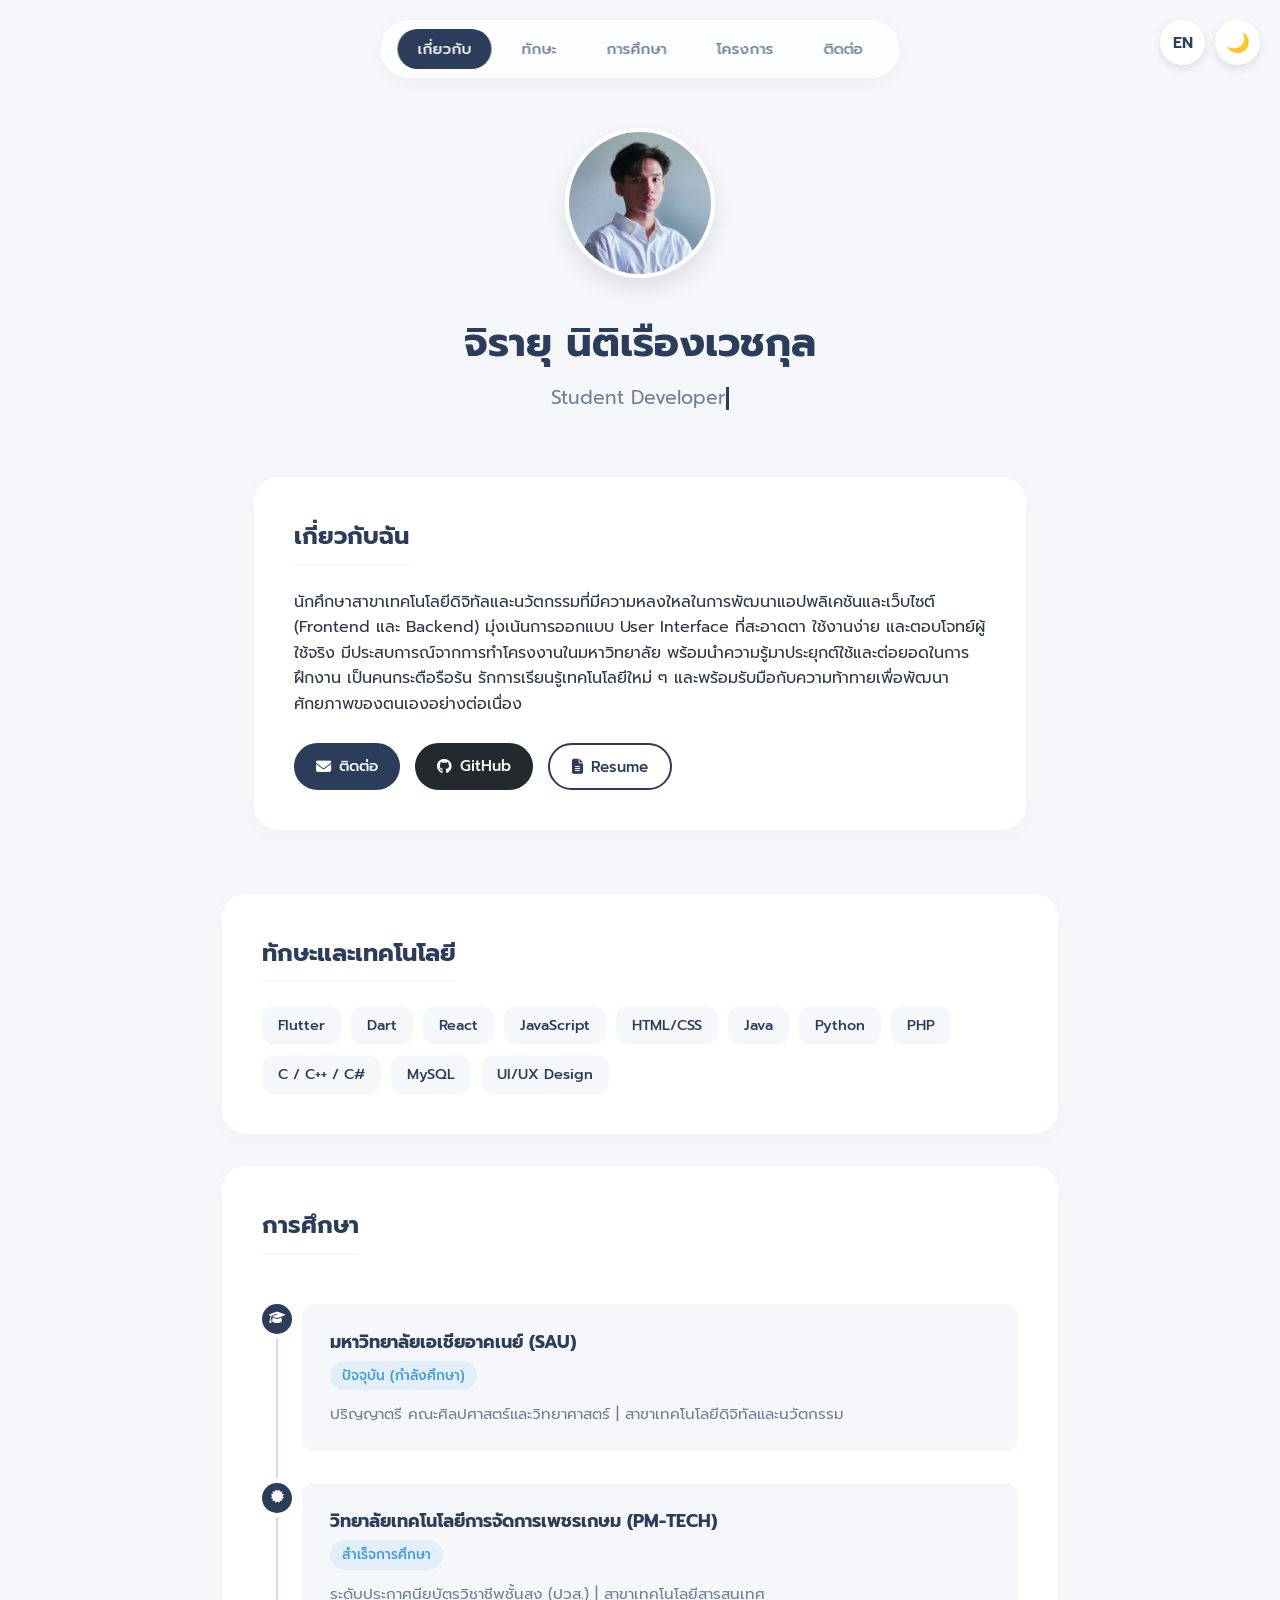
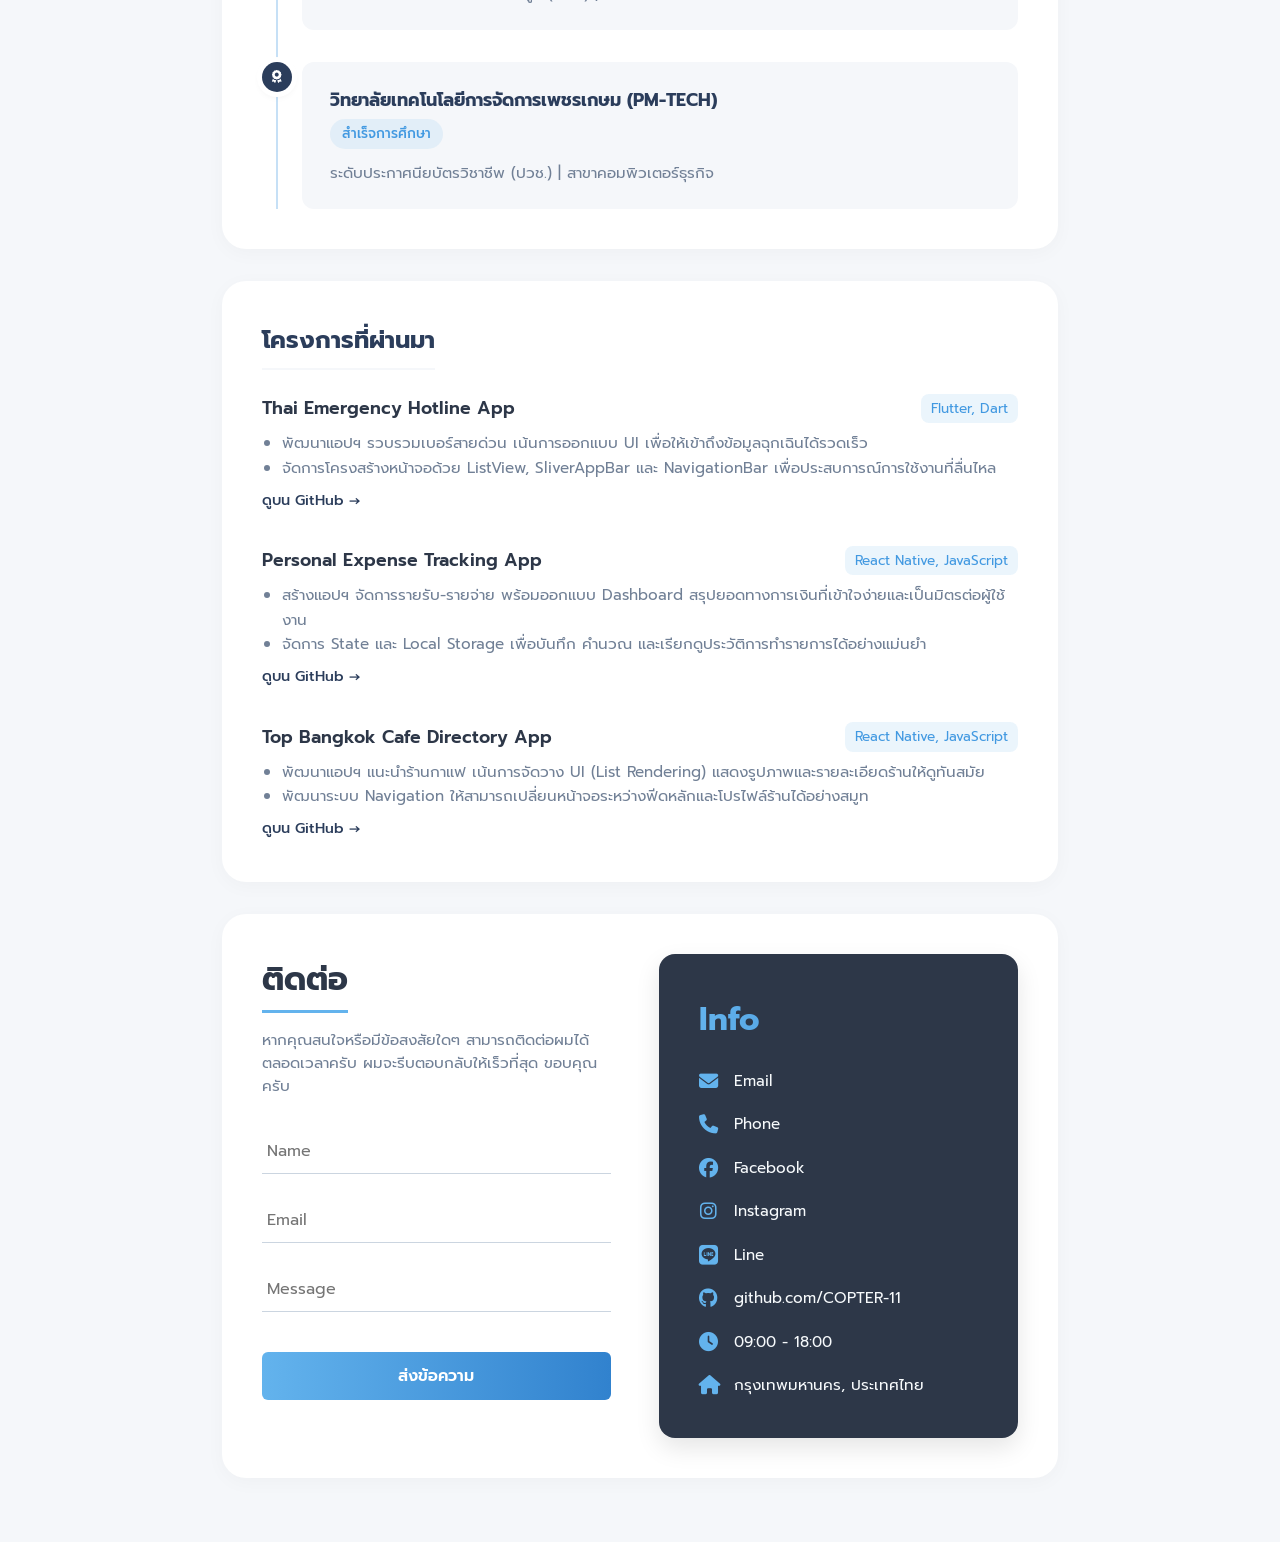
==== index-learning.html @ 72a9cf65 "commit V02 แยกไฟล์และเพิ่มอธิบาย" ====
<!doctype html>
<html lang="th">
  <head>
    <meta charset="UTF-8" /> <meta name="viewport" content="width=device-width, initial-scale=1.0" /> <title>Jirayu Nitiruangwetchakul - Portfolio</title> <link href="https://fonts.googleapis.com/css2?family=Prompt:wght@300;400;500;600&display=swap" rel="stylesheet" />
    
    <link rel="stylesheet" href="https://cdnjs.cloudflare.com/ajax/libs/font-awesome/6.4.0/css/all.min.css" />
    
    <style>
      /* 1. ตัวแปรสี (CSS Variables) - ข้อดีคือถ้าอยากเปลี่ยนธีมเว็บ เปลี่ยนแค่ตรงนี้จุดเดียวจบ */
      :root {
        --primary-color: #2b3d5b; /* สีหลัก (กรมท่า) */
        --bg-color: #f5f7fa;      /* สีพื้นหลังเว็บ (เทาอ่อนสบายตา) */
        --card-bg: #ffffff;       /* สีพื้นหลังของกล่องเนื้อหา (ขาว) */
        --text-dark: #2d3748;     /* สีตัวอักษรหลัก (เทาเข้ม) */
        --text-light: #718096;    /* สีตัวอักษรรอง (เทาอ่อนลงมา) */
        --accent-color: #4299e1;  /* สีไฮไลต์ (ฟ้า) */
        --border-radius: 24px;    /* ความโค้งมนของมุมกล่อง */
      }

      /* 2. ล้างค่าพื้นฐาน (Reset) */
      * {
        margin: 0;
        padding: 0;
        box-sizing: border-box; /* คำนวณขนาดกล่องรวมขอบไปด้วย ไม่ให้หน้าเว็บล้น */
        font-family: "Prompt", sans-serif; /* บังคับให้ข้อความทั้งหมดใช้ฟอนต์ Prompt */
      }

      body {
        background-color: var(--bg-color);
        color: var(--text-dark);
        line-height: 1.6; /* ระยะห่างระหว่างบรรทัดเพื่อให้อ่านง่าย */
      }

      /* จัดกล่องเนื้อหาให้อยู่ตรงกลาง และมีความกว้างไม่เกิน 900px */
      .container {
        max-width: 900px;
        margin: 0 auto; 
        padding: 2rem;
      }

      /* 3. 🌙 โหมดมืด (Dark Mode) - เมื่อ body มีคลาสนี้ จะสลับสีตัวแปรให้เป็นโทนสว่างบนพื้นดำ */
      body.dark-mode {
        --primary-color: #90cdf4;
        --bg-color: #1a202c;
        --card-bg: #2d3748;
        --text-dark: #f7fafc;
        --text-light: #a0aec0;
      }

      /* 4. ส่วนหัวเว็บ (Hero Section) */
      .hero {
        text-align: center;
        padding: 4rem 0;
      }
      .profile-img {
        width: 150px;
        height: 150px;
        border-radius: 50%; /* ตัดรูปเป็นวงกลม */
        object-fit: cover;
        border: 4px solid #fff;
        box-shadow: 0 10px 25px rgba(0, 0, 0, 0.1);
        margin-bottom: 1.5rem;
      }
      .hero h1 {
        font-size: 2.5rem;
        color: var(--primary-color);
        margin-bottom: 0.5rem;
      }
      .hero h2 {
        font-size: 1.2rem;
        color: var(--text-light);
        font-weight: 400;
      }

      /* 5. กล่องเนื้อหาทั่วไป (Card) */
      .section-card {
        background-color: var(--card-bg);
        border-radius: var(--border-radius);
        padding: 2.5rem;
        margin-bottom: 2rem;
        box-shadow: 0 4px 20px rgba(0, 0, 0, 0.03);
        transition: transform 0.3s ease; /* เตรียมไว้สำหรับทำแอนิเมชันลอยขึ้น */
      }
      .section-card:hover {
        transform: translateY(-5px); /* เมื่อเอาเมาส์ชี้ ให้กล่องขยับขึ้น 5px */
      }
      .section-title {
        font-size: 1.5rem;
        color: var(--primary-color);
        margin-bottom: 1.5rem;
        border-bottom: 2px solid var(--bg-color);
        padding-bottom: 0.5rem;
        display: inline-block;
      }

      /* 6. ป้ายบอกทักษะ (Skill Tags) */
      .skills-container {
        display: flex; /* จัดเรียงแบบยืดหยุ่น */
        flex-wrap: wrap; /* ถ้าล้นบรรทัดให้ปัดลงมา */
        gap: 10px; /* ระยะห่างระหว่างป้าย */
      }
      .skill-tag {
        background-color: var(--bg-color);
        color: var(--primary-color);
        padding: 8px 16px;
        border-radius: 12px;
        font-size: 0.9rem;
        font-weight: 500;
        transition: all 0.3s ease;
      }
      .skill-tag:hover {
        background-color: var(--primary-color);
        color: #fff;
        transform: translateY(-3px);
        box-shadow: 0 4px 10px rgba(0, 0, 0, 0.15);
      }

      /* 7. กล่องรายการโปรเจกต์ (Projects) */
      .project-item { margin-bottom: 2rem; }
      .project-item:last-child { margin-bottom: 0; }
      .project-header {
        display: flex;
        justify-content: space-between; /* ดันชื่อโปรเจกต์กับภาษาที่ใช้ ให้อยู่คนละฝั่ง */
        align-items: center;
        margin-bottom: 0.5rem;
      }
      .project-title { font-weight: 600; font-size: 1.1rem; }
      .project-tech {
        font-size: 0.85rem;
        color: var(--accent-color);
        background: rgba(66, 153, 225, 0.1);
        padding: 4px 10px;
        border-radius: 8px;
      }
      .project-desc {
        color: var(--text-light);
        font-size: 0.95rem;
        margin-bottom: 0.5rem;
      }
      .project-link {
        color: var(--primary-color);
        text-decoration: none;
        font-size: 0.9rem;
        font-weight: 500;
      }
      .project-link:hover { text-decoration: underline; }

      /* 8. ระบบติดต่อ (Contact Section) แบบฟอร์มซ้าย-ขวา */
      .contact-container {
        display: flex;
        flex-wrap: wrap;
        gap: 3rem;
        justify-content: space-between;
      }
      .contact-form-side { flex: 1; min-width: 300px; }
      .contact-heading {
        font-size: 2rem;
        margin-bottom: 1rem;
        display: inline-block;
        border-bottom: 3px solid #63b3ed;
        padding-bottom: 5px;
      }
      .contact-desc {
        color: var(--text-light);
        font-size: 0.95rem;
        margin-bottom: 2rem;
        line-height: 1.5;
      }
      
      /* สไตล์ช่องกรอกข้อมูล (มีแค่ขีดเส้นใต้) */
      .contact-form { display: flex; flex-direction: column; gap: 1.5rem; }
      .contact-form input {
        background: transparent;
        border: none;
        border-bottom: 1px solid #cbd5e0;
        padding: 10px 5px;
        font-size: 1rem;
        color: var(--text-dark);
        font-family: "Prompt", sans-serif;
        transition: all 0.3s ease;
        outline: none;
      }
      .contact-form input:focus { border-bottom: 2px solid #4299e1; } /* ตอนพิมพ์ให้เส้นสีฟ้า */
      body.dark-mode .contact-form input {
        border-bottom: 1px solid #4a5568;
        color: #f7fafc;
      }
      
      /* ปุ่มส่งข้อความ */
      .btn-send {
        background: linear-gradient(to right, #63b3ed, #3182ce); /* ไล่สี Gradient */
        color: white;
        border: none;
        padding: 12px;
        border-radius: 6px;
        font-size: 1rem;
        font-weight: 600;
        cursor: pointer;
        margin-top: 1rem;
        transition: transform 0.3s, box-shadow 0.3s;
      }
      .btn-send:hover {
        transform: translateY(-2px);
        box-shadow: 0 4px 15px rgba(49, 130, 206, 0.4);
      }

      /* กล่อง Info ด้านขวา */
      .contact-info-side {
        flex: 0.8;
        min-width: 250px;
        background-color: #2d3748; /* พื้นหลังสีเทาเข้ม */
        padding: 2.5rem;
        border-radius: 16px;
        color: #f7fafc;
        box-shadow: 0 10px 25px rgba(0, 0, 0, 0.1);
      }
      .info-heading {
        font-size: 2rem;
        margin-bottom: 1.5rem;
        background: linear-gradient(to right, #63b3ed, #3182ce);
        -webkit-background-clip: text; /* ทำให้ตัวอักษรเป็นสี Gradient */
        -webkit-text-fill-color: transparent;
      }
      .info-list {
        list-style: none;
        padding: 0;
        display: flex;
        flex-direction: column;
        gap: 1.2rem;
      }
      .info-list li {
        display: flex;
        align-items: center;
        gap: 15px;
        font-size: 0.95rem;
      }
      .info-icon {
        font-size: 1.2rem;
        color: #63b3ed;
        width: 20px;
        text-align: center;
      }
      .info-list a {
        color: #f7fafc;
        text-decoration: none;
        transition: color 0.3s;
      }
      .info-list a:hover { color: #63b3ed; }

      /* 9. ระบบเส้นเวลา (Timeline - Education) */
      .timeline {
        position: relative;
        padding-left: 40px; /* เว้นที่ทางซ้ายให้เส้นและไอคอน */
        margin-top: 25px;
      }
      /* เส้นตรงยาว */
      .timeline::before {
        content: "";
        position: absolute;
        left: 14px;
        top: 0;
        bottom: 0;
        width: 2px;
        background-color: rgba(66, 153, 225, 0.3);
      }
      .timeline-item { position: relative; margin-bottom: 2rem; }
      .timeline-item:last-child { margin-bottom: 0; }
      /* จุดกลมๆ ใส่ไอคอน */
      .timeline-dot {
        position: absolute;
        left: -40px;
        top: 0;
        width: 30px;
        height: 30px;
        background-color: var(--primary-color);
        color: white;
        border-radius: 50%;
        display: flex;
        justify-content: center;
        align-items: center;
        font-size: 0.8rem;
        box-shadow: 0 0 0 5px var(--card-bg), 0 3px 8px rgba(0, 0, 0, 0.1);
        transition: all 0.3s ease;
        z-index: 1; /* ให้อยู่ทับบนเส้นตรง */
      }
      .timeline-content {
        background: var(--bg-color);
        padding: 1.5rem;
        border-radius: 12px;
        transition: all 0.3s ease;
        border-left: 4px solid transparent;
      }
      /* ลูกเล่นตอนเอาเมาส์ชี้ Timeline */
      .timeline-item:hover .timeline-dot {
        transform: scale(1.2) rotate(360deg); /* ขยายและหมุนไอคอน */
        background-color: var(--accent-color);
      }
      .timeline-item:hover .timeline-content {
        transform: translateX(8px); /* ขยับกล่องไปทางขวา */
        box-shadow: 0 8px 25px rgba(0, 0, 0, 0.06);
        border-left: 4px solid var(--accent-color); /* โชว์แถบสีซ้ายมือ */
      }
      .timeline-content h4 {
        color: var(--primary-color);
        margin-bottom: 5px;
        font-size: 1.1rem;
      }
      .timeline-date {
        color: var(--accent-color);
        font-size: 0.85rem;
        font-weight: 500;
        margin-bottom: 12px;
        display: inline-block;
        background: rgba(66, 153, 225, 0.1);
        padding: 4px 12px;
        border-radius: 20px;
      }
      .timeline-content p:last-child {
        color: var(--text-light);
        font-size: 0.95rem;
        margin: 0;
      }
      body.dark-mode .timeline-dot {
        box-shadow: 0 0 0 5px var(--card-bg), 0 3px 8px rgba(0, 0, 0, 0.5);
      }

      /* 10. สไตล์กลุ่มปุ่มกด (เช่น ปุ่มติดต่อ, GitHub) */
      .action-buttons {
        display: flex; gap: 15px; margin-top: 25px; flex-wrap: wrap;
      }
      .btn {
        padding: 10px 22px;
        border-radius: 25px;
        text-decoration: none;
        font-weight: 500;
        font-size: 0.95rem;
        display: inline-flex; align-items: center; gap: 8px;
        cursor: pointer;
        transition: all 0.3s ease;
        border: none;
        font-family: "Prompt", sans-serif;
      }
      .btn-primary { background-color: var(--primary-color); color: #ffffff; }
      .btn-primary:hover { transform: translateY(-3px); box-shadow: 0 6px 15px rgba(0, 0, 0, 0.15); }
      .btn-secondary { background-color: #24292e; color: #ffffff; }
      .btn-secondary:hover { transform: translateY(-3px); box-shadow: 0 6px 15px rgba(36, 41, 46, 0.3); }
      .btn-outline {
        background-color: transparent;
        color: var(--primary-color);
        border: 2px solid var(--primary-color);
      }
      .btn-outline:hover {
        background-color: var(--primary-color);
        color: #ffffff;
        transform: translateY(-3px);
      }
      body.dark-mode .btn-secondary { background-color: #ffffff; color: #24292e; }

      /* 11. Modal (ป๊อปอัพโชว์รูป Resume) */
      .modal {
        display: none; /* ซ่อนไว้ก่อน จะโชว์เมื่อใช้ JS สั่ง */
        position: fixed;
        z-index: 9999;
        padding-top: 5vh;
        left: 0; top: 0; width: 100%; height: 100%;
        -webkit-backdrop-filter: blur(5px);
        backdrop-filter: blur(5px); /* พื้นหลังเบลอ */
        overflow: auto;
      }
      .modal-content {
        margin: auto;
        display: block;
        max-width: 90%;
        max-height: 90vh;
        border-radius: 12px;
        box-shadow: 0 10px 30px rgba(0, 0, 0, 0.5);
        animation: zoomIn 0.3s ease;
        cursor: zoom-in; /* เมาส์เป็นรูปแว่นขยาย */
        transition: all 0.3s ease;
      }
      .modal-content.zoomed {
        max-width: 150%; /* ขยายรูปเมื่อคลิก */
        max-height: none;
        cursor: zoom-out;
        margin-bottom: 50px;
      }
      @keyframes zoomIn {
        from { transform: scale(0.9); opacity: 0; }
        to { transform: scale(1); opacity: 1; }
      }
      .close-modal {
        position: absolute;
        top: 20px; right: 35px;
        color: #f1f1f1;
        font-size: 40px;
        font-weight: bold;
        cursor: pointer;
        transition: 0.3s;
      }
      .close-modal:hover { color: var(--accent-color); }

      /* 12. เลื่อนหน้าจอแบบนุ่มนวล */
      html { scroll-behavior: smooth; }

      /* 13. แถบเมนูด้านบน (Tab Bar) */
      .nav-bar {
        position: fixed;
        top: 20px;
        left: 50%;
        transform: translateX(-50%); /* วางตรงกลาง */
        background: rgba(255, 255, 255, 0.7);
        backdrop-filter: blur(15px);
        -webkit-backdrop-filter: blur(15px); /* เบลอพื้นหลังหลังเมนู */
        padding: 8px 16px;
        border-radius: 50px;
        display: flex; gap: 10px;
        box-shadow: 0 4px 20px rgba(0, 0, 0, 0.05);
        z-index: 1000;
        border: 1px solid rgba(255, 255, 255, 0.5);
      }
      body.dark-mode .nav-bar {
        background: rgba(45, 55, 72, 0.7);
        border: 1px solid rgba(255, 255, 255, 0.1);
      }
      .nav-link {
        text-decoration: none;
        color: var(--text-light);
        font-weight: 500;
        font-size: 0.95rem;
        padding: 8px 20px;
        border-radius: 30px;
        transition: all 0.3s ease;
      }
      .nav-link:hover, .nav-link.active {
        background: var(--primary-color);
        color: #ffffff;
      }
      body.dark-mode .nav-link.active { color: #1a202c; }

      /* 14. ปุ่มลอยมุมจอ (สลับภาษา และ โหมดมืด) */
      .lang-toggle {
        position: fixed; top: 20px; right: 75px;
        background: var(--card-bg);
        color: var(--primary-color);
        border: none; border-radius: 50%;
        width: 45px; height: 45px;
        font-size: 1rem; font-weight: 600;
        cursor: pointer;
        box-shadow: 0 4px 10px rgba(0, 0, 0, 0.1);
        transition: transform 0.3s ease;
        z-index: 1000;
        font-family: "Prompt", sans-serif;
      }
      .lang-toggle:hover { transform: scale(1.1); }
      body.dark-mode .lang-toggle { color: var(--text-dark); }

      .theme-toggle {
        position: fixed; top: 20px; right: 20px;
        background: var(--card-bg);
        color: var(--text-dark);
        border: none; border-radius: 50%;
        width: 45px; height: 45px;
        font-size: 1.2rem; cursor: pointer;
        box-shadow: 0 4px 10px rgba(0, 0, 0, 0.1);
        transition: transform 0.3s ease;
        z-index: 1000;
      }
      .theme-toggle:hover { transform: scale(1.1); }

      /* 15. แอนิเมชันลอยขึ้นเวลาไถจอ (Scroll Reveal) */
      .reveal {
        opacity: 0;
        transform: translateY(40px); /* เริ่มต้นให้จมลงไปก่อน */
        transition: all 0.8s ease-out;
      }
      .reveal.active {
        opacity: 1;
        transform: translateY(0); /* ดันกลับขึ้นมาที่เดิม */
      }

      /* 16. เคอร์เซอร์กะพริบสำหรับพิมพ์ดีด */
      .typing-cursor {
        display: inline-block;
        width: 3px; height: 1.2em;
        background-color: var(--primary-color);
        vertical-align: middle;
        animation: blink 0.8s step-end infinite;
      }
      @keyframes blink { 50% { opacity: 0; } }

      /* 17. ซ่อนภาษาตามคลาสของ Body (ระบบ Bilingual 2 ภาษา) */
      body.lang-th .text-en { display: none !important; }
      body.lang-en .text-th { display: none !important; }

      /* 18. แจ้งเตือนการส่งฟอร์ม (Success/Error Alerts) */
      .form-alert {
        font-weight: 500; margin-bottom: 15px; padding: 10px;
        border-radius: 8px; display: none;
      }
      .form-success { color: #48bb78; background: rgba(72, 187, 120, 0.1); }
      .form-error { color: #f56565; }

      /* 19. Responsive มือถือ/แท็บเล็ต */
      @media (max-width: 768px) {
        .contact-container { flex-direction: column; gap: 2rem; }
      }
      @media (max-width: 600px) {
        .container { padding: 1rem; }
        .section-card { padding: 1.5rem; }
        .project-header { flex-direction: column; align-items: flex-start; gap: 5px; }
        .nav-bar {
          top: auto; bottom: 20px; /* ย้ายเมนูลงล่างสำหรับมือถือ */
          width: 90%; justify-content: space-around;
          padding: 10px; border-radius: 20px;
        }
        .nav-link { font-size: 0.85rem; padding: 8px 12px; }
      }
    </style>
  </head>
  <body>
    <nav class="nav-bar">
      <a href="#about" class="nav-link active">
        <span class="text-th">เกี่ยวกับ</span><span class="text-en">About</span>
      </a>
      <a href="#skills" class="nav-link">
        <span class="text-th">ทักษะ</span><span class="text-en">Skills</span>
      </a>
      <a href="#education" class="nav-link">
        <span class="text-th">การศึกษา</span><span class="text-en">Education</span>
      </a>
      <a href="#projects" class="nav-link">
        <span class="text-th">โครงการ</span><span class="text-en">Projects</span>
      </a>
      <a href="#contact" class="nav-link">
        <span class="text-th">ติดต่อ</span><span class="text-en">Contact</span>
      </a>
    </nav>

    <div class="container">
      <div class="container" id="about">
        <header class="hero">
          <img src="profile.jpg" alt="Jirayu Profile" class="profile-img" />
          <h1>
            <span class="text-th">จิรายุ นิติเรืองเวชกุล</span>
            <span class="text-en">Jirayu Nitiruangwetchakul</span>
          </h1>
          <h2>
            <span id="typewriter"></span><span class="typing-cursor"></span>
          </h2>
        </header>
        <section class="section-card reveal">
          <h3 class="section-title">
            <span class="text-th">เกี่ยวกับฉัน</span><span class="text-en">About</span>
          </h3>
          <p>
            <span class="text-th"
              >นักศึกษาสาขาเทคโนโลยีดิจิทัลและนวัตกรรมที่มีความหลงใหลในการพัฒนาแอปพลิเคชันและเว็บไซต์
              (Frontend และ Backend) มุ่งเน้นการออกแบบ User Interface ที่สะอาดตา
              ใช้งานง่าย และตอบโจทย์ผู้ใช้จริง มีประสบการณ์จากการทําโครงงานในมหาวิทยาลัย
              พร้อมนําความรู้มาประยุกต์ใช้และต่อยอดในการฝึกงาน เป็นคนกระตือรือร้น รักการเรียนรู้เทคโนโลยีใหม่ ๆ
              และพร้อมรับมือกับความท้าทายเพื่อพัฒนาศักยภาพของตนเองอย่างต่อเนื่อง</span
            >
            <span class="text-en"
              >A Digital Technology and Innovation student passionate about web
              and mobile application development (Frontend & Backend). I focus
              on designing clean, minimalist, and user-friendly interfaces. With
              hands-on experience from university projects, I am eager to apply
              my skills in a professional internship. I am highly motivated,
              love exploring new IT technologies, and am ready to embrace
              challenges for continuous growth.</span
            >
          </p>
          <div class="action-buttons">
            <a href="#contact" class="btn btn-primary">
              <i class="fa-solid fa-envelope"></i>
              <span class="text-th">ติดต่อ</span><span class="text-en">Contact</span>
            </a>
            <a href="https://github.com/COPTER-11" target="_blank" rel="noopener noreferrer" class="btn btn-secondary">
              <i class="fa-brands fa-github"></i> GitHub
            </a>
            <button onclick="openResume()" class="btn btn-outline">
              <i class="fa-solid fa-file-lines"></i> Resume
            </button>
          </div>
        </section>
      </div>

      <section class="section-card reveal" id="skills">
        <h3 class="section-title">
          <span class="text-th">ทักษะและเทคโนโลยี</span><span class="text-en">Skills & Technologies</span>
        </h3>
        <div class="skills-container">
          <span class="skill-tag">Flutter</span>
          <span class="skill-tag">Dart</span>
          <span class="skill-tag">React</span>
          <span class="skill-tag">JavaScript</span>
          <span class="skill-tag">HTML/CSS</span>
          <span class="skill-tag">Java</span>
          <span class="skill-tag">Python</span>
          <span class="skill-tag">PHP</span>
          <span class="skill-tag">C / C++ / C#</span>
          <span class="skill-tag">MySQL</span>
          <span class="skill-tag">UI/UX Design</span>
        </div>
      </section>

      <section class="section-card reveal" id="education">
        <h3 class="section-title">
          <span class="text-th">การศึกษา</span><span class="text-en">Education</span>
        </h3>
        <div class="timeline">
          <div class="timeline-item">
            <div class="timeline-dot"><i class="fa-solid fa-graduation-cap"></i></div>
            <div class="timeline-content">
              <h4>
                <span class="text-th">มหาวิทยาลัยเอเชียอาคเนย์ (SAU)</span>
                <span class="text-en">Southeast Asia University (SAU)</span>
              </h4>
              <span class="timeline-date">
                <span class="text-th">ปัจจุบัน (กำลังศึกษา)</span><span class="text-en">Currently studying</span>
              </span>
              <p>
                <span class="text-th">ปริญญาตรี คณะศิลปศาสตร์และวิทยาศาสตร์ | สาขาเทคโนโลยีดิจิทัลและนวัตกรรม</span>
                <span class="text-en">Bachelor's Degree, Faculty of Arts and Sciences | Major in Digital Technology and Innovation</span>
              </p>
            </div>
          </div>
          <div class="timeline-item">
            <div class="timeline-dot"><i class="fa-solid fa-certificate"></i></div>
            <div class="timeline-content">
              <h4>
                <span class="text-th">วิทยาลัยเทคโนโลยีการจัดการเพชรเกษม (PM-TECH)</span>
                <span class="text-en">Phetkasem Management Technological College (PM-TECH)</span>
              </h4>
              <span class="timeline-date">
                <span class="text-th">สำเร็จการศึกษา</span><span class="text-en">Graduated</span>
              </span>
              <p>
                <span class="text-th">ระดับประกาศนียบัตรวิชาชีพชั้นสูง (ปวส.) | สาขาเทคโนโลยีสารสนเทศ</span>
                <span class="text-en">High Vocational Certificate | Major in Information Technology</span>
              </p>
            </div>
          </div>
          <div class="timeline-item">
            <div class="timeline-dot"><i class="fa-solid fa-award"></i></div>
            <div class="timeline-content">
              <h4>
                <span class="text-th">วิทยาลัยเทคโนโลยีการจัดการเพชรเกษม (PM-TECH)</span>
                <span class="text-en">Phetkasem Management Technological College (PM-TECH)</span>
              </h4>
              <span class="timeline-date">
                <span class="text-th">สำเร็จการศึกษา</span><span class="text-en">Graduated</span>
              </span>
              <p>
                <span class="text-th">ระดับประกาศนียบัตรวิชาชีพ (ปวช.) | สาขาคอมพิวเตอร์ธุรกิจ</span>
                <span class="text-en">Vocational Certificate | Major in Business Computing</span>
              </p>
            </div>
          </div>
        </div>
      </section>

      <section class="section-card reveal" id="projects">
        <h3 class="section-title">
          <span class="text-th">โครงการที่ผ่านมา</span><span class="text-en">Academic Projects</span>
        </h3>

        <div class="project-item">
          <div class="project-header">
            <div class="project-title">Thai Emergency Hotline App</div>
            <div class="project-tech">Flutter, Dart</div>
          </div>
          <ul class="project-desc" style="padding-left: 20px">
            <li>
              <span class="text-th">พัฒนาแอปฯ รวบรวมเบอร์สายด่วน เน้นการออกแบบ UI เพื่อให้เข้าถึงข้อมูลฉุกเฉินได้รวดเร็ว</span>
              <span class="text-en">Developed an app that aggregates emergency hotline numbers, focusing on intuitive UI design for quick access.</span>
            </li>
            <li>
              <span class="text-th">จัดการโครงสร้างหน้าจอด้วย ListView, SliverAppBar และ NavigationBar เพื่อประสบการณ์การใช้งานที่ลื่นไหล</span>
              <span class="text-en">Managed screen layouts using ListView, SliverAppBar, and NavigationBar to provide a smooth user experience.</span>
            </li>
          </ul>
          <a href="https://github.com/COPTER-11/flutter_thai_hotline_app" target="_blank" rel="noopener noreferrer" class="project-link">
            <span class="text-th">ดูบน GitHub →</span><span class="text-en">View on GitHub →</span>
          </a>
        </div>

        <div class="project-item">
          <div class="project-header">
            <div class="project-title">Personal Expense Tracking App</div>
            <div class="project-tech">React Native, JavaScript</div>
          </div>
          <ul class="project-desc" style="padding-left: 20px">
            <li>
              <span class="text-th">สร้างแอปฯ จัดการรายรับ-รายจ่าย พร้อมออกแบบ Dashboard สรุปยอดทางการเงินที่เข้าใจง่ายและเป็นมิตรต่อผู้ใช้งาน</span>
              <span class="text-en">Built an income and expense tracking app with a user-friendly dashboard summarizing financial data.</span>
            </li>
            <li>
              <span class="text-th">จัดการ State และ Local Storage เพื่อบันทึก คำนวณ และเรียกดูประวัติการทํารายการได้อย่างแม่นยำ</span>
              <span class="text-en">Implemented State management and Local Storage for precise recording, calculation, and retrieval of transaction history.</span>
            </li>
          </ul>
          <a href="https://github.com/COPTER-11/rn-money-tracking-app" target="_blank" rel="noopener noreferrer" class="project-link">
            <span class="text-th">ดูบน GitHub →</span><span class="text-en">View on GitHub →</span>
          </a>
        </div>

        <div class="project-item">
          <div class="project-header">
            <div class="project-title">Top Bangkok Cafe Directory App</div>
            <div class="project-tech">React Native, JavaScript</div>
          </div>
          <ul class="project-desc" style="padding-left: 20px">
            <li>
              <span class="text-th">พัฒนาแอปฯ แนะนําร้านกาแฟ เน้นการจัดวาง UI (List Rendering) แสดงรูปภาพและรายละเอียดร้านให้ดูทันสมัย</span>
              <span class="text-en">Developed a cafe recommendation app in Bangkok, emphasizing modern UI layout (List Rendering) for images and details.</span>
            </li>
            <li>
              <span class="text-th">พัฒนาระบบ Navigation ให้สามารถเปลี่ยนหน้าจอระหว่างฟีดหลักและโปรไฟล์ร้านได้อย่างสมูท</span>
              <span class="text-en">Integrated a Navigation system for seamless transitions between the main feed and cafe profiles.</span>
            </li>
          </ul>
          <a href="https://github.com/COPTER-11/rn-top-bkk-coffee-app" target="_blank" rel="noopener noreferrer" class="project-link">
            <span class="text-th">ดูบน GitHub →</span><span class="text-en">View on GitHub →</span>
          </a>
        </div>
      </section>

      <section class="section-card reveal" id="contact">
        <div class="contact-container">
          <div class="contact-form-side">
            <h3 class="contact-heading">
              <span class="text-th">ติดต่อ</span><span class="text-en">Contact Me</span>
            </h3>
            <p class="contact-desc">
              <span class="text-th">หากคุณสนใจหรือมีข้อสงสัยใดๆ สามารถติดต่อผมได้ตลอดเวลาครับ ผมจะรีบตอบกลับให้เร็วที่สุด ขอบคุณครับ</span>
              <span class="text-en">Feel free to contact me at any time. I will get back to you as soon as possible. Thank you.</span>
            </p>

            <div id="form-success" class="form-alert form-success">
              <i class="fa-solid fa-circle-check"></i> 
              <span class="text-th">ขอบคุณ! ข้อความของคุณถูกส่งแล้ว</span><span class="text-en">Thank you! Your message has been sent.</span>
            </div>

            <div id="form-error" class="form-alert form-error">
              <span class="text-th">โอ๊ะ! เกิดปัญหาในการส่งฟอร์มของคุณ</span><span class="text-en">Oops! There was a problem submitting your form.</span>
            </div>

            <form id="portfolio-form" class="contact-form" action="https://formspree.io/f/xykazzbw" method="POST">
              <input type="text" name="name" placeholder="Name" required />
              <input type="email" name="email" placeholder="Email" required />
              <input type="text" name="message" placeholder="Message" required />
              <button type="submit" id="submit-btn" class="btn-send">
                <span class="text-th">ส่งข้อความ</span><span class="text-en">SEND</span>
              </button>
            </form>
          </div>

          <div class="contact-info-side">
            <h4 class="info-heading">Info</h4>
            <ul class="info-list">
              <li><i class="fa-solid fa-envelope info-icon"></i><a href="mailto:ter212548@gmail.com" target="_blank" rel="noopener noreferrer">Email</a></li>
              <li><i class="fa-solid fa-phone info-icon"></i><a href="tel:0948488606" target="_blank" rel="noopener noreferrer">Phone</a></li>
              <li><i class="fa-brands fa-facebook info-icon"></i><a href="https://www.facebook.com/share/1BRm7k5rb6/" target="_blank" rel="noopener noreferrer">Facebook</a></li>
              <li><i class="fa-brands fa-instagram info-icon"></i><a href="https://www.instagram.com/copter21_?igsh=MTI3NXA3bzlvbmFqZw==" target="_blank" rel="noopener noreferrer">Instagram</a></li>
              <li><i class="fa-brands fa-line info-icon"></i><a href="https://line.me/ti/p/6EZuWmLXjZ" target="_blank" rel="noopener noreferrer">Line</a></li>
              <li><i class="fa-brands fa-github info-icon"></i><a href="https://github.com/COPTER-11" target="_blank" rel="noopener noreferrer">github.com/COPTER-11</a></li>
              <li><i class="fa-solid fa-clock info-icon"></i><span>09:00 - 18:00</span></li>
              <li>
                <i class="fa-solid fa-house info-icon"></i>
                <a href="https://maps.app.goo.gl/znomLfb7mrY9EMEs6" target="_blank" rel="noopener noreferrer">
                  <span class="text-th">กรุงเทพมหานคร, ประเทศไทย</span><span class="text-en">Bangkok, Thailand</span>
                </a>
              </li>
            </ul>
          </div>
        </div>
      </section>

      <button class="lang-toggle" id="langBtn" onclick="toggleLanguage()">EN</button>
      <button class="theme-toggle" id="themeBtn" onclick="toggleTheme()">🌙</button>
    </div>

    <div id="resumeModal" class="modal">
      <span class="close-modal" onclick="closeResume()">×</span>
      <img class="modal-content" id="resumeImg" src="resume.jpg" alt="Jirayu Resume" />
    </div>

    <!-- ========================================== -->
    <!-- ⚙️ ส่วน SCRIPT (JavaScript): ควบคุมลูกเล่นและการทำงานทั้งหมด -->
    <!-- ========================================== -->
    <script>
      // ==========================================
      // 1. ระบบกำหนดภาษาเริ่มต้น
      // ==========================================
      // สั่งให้เบราว์เซอร์เข้าไปที่แท็ก <body> แล้วเพิ่มคลาสชื่อ 'lang-th' เข้าไปทันทีที่โหลดเว็บ
      // ผลลัพธ์: CSS จะตรวจเจอคลาสนี้และไปสั่งซ่อนข้อความภาษาอังกฤษ ทำให้เว็บเริ่มด้วยภาษาไทย
      document.body.classList.add("lang-th");

      // ==========================================
      // 2. ระบบไฮไลต์ Tab Bar เวลาเลื่อนจอ (Scroll Spy)
      // ==========================================
      // ค้นหาเนื้อหาทุกก้อนที่มี id (เช่น <section id="skills">) มาเก็บไว้ในตัวแปรแบบอาร์เรย์ (Array) ชื่อ sections
      const sections = document.querySelectorAll("section[id], .container[id]");
      // ค้นหาปุ่มลิงก์บนเมนูด้านบนทั้งหมดที่มีคลาส .nav-link มาเก็บไว้ในตัวแปร navLinks
      const navLinks = document.querySelectorAll(".nav-link");

      // ติดตั้งตัวดักจับเหตุการณ์ (Event Listener) เพื่อรอดูว่าผู้ใช้มีการ "เลื่อนหน้าจอ (scroll)" หรือไม่
      window.addEventListener("scroll", () => {
        // สร้างตัวแปรว่างๆ เอาไว้เก็บค่า id ของกล่องเนื้อหาที่กำลังแสดงอยู่ตรงกลางจอ
        let current = "";
        
        // วนลูปเช็กกล่องเนื้อหาทีละกล่อง (จากตัวแปร sections ด้านบน)
        sections.forEach((section) => {
          // ดึงค่าระยะห่างจากขอบจอบนสุด จนถึงจุดเริ่มต้นของกล่องนั้นๆ มาเก็บไว้
          const sectionTop = section.offsetTop;
          
          // สูตรคำนวณ: ถ้าระยะการเลื่อนจอ (scrollY) บวกกับ ความกว้างครึ่งจอ (innerHeight / 2) มีค่ามากกว่าขอบบนของกล่อง
          // แปลว่าผู้ใช้เลื่อนหน้าจอมาจนกล่องนี้อยู่ตรงกึ่งกลางหน้าจอแล้ว
          if (window.scrollY + window.innerHeight / 2 >= sectionTop) {
            // ดึงค่าแอตทริบิวต์ "id" ของกล่องนั้น (เช่น 'skills') มาเก็บไว้ในตัวแปร current
            current = section.getAttribute("id");
          }
        });

        // เมื่อรู้แล้วว่าตอนนี้เลื่อนหน้าจอมาอยู่ที่กล่องไหน ให้วนลูปไปที่ปุ่มเมนู (navLinks) ทีละปุ่ม
        navLinks.forEach((link) => {
          // สั่งลบคลาส "active" (ที่ทำหน้าที่ระบายสีไฮไลต์) ออกจากปุ่มทุกปุ่มก่อน เพื่อรีเซ็ตสี
          link.classList.remove("active");
          
          // เช็กว่า ลิงก์ปลายทางของปุ่มนั้น (เช่น href="#skills") มีคำตรงกับค่า id ในตัวแปร current หรือไม่
          if (link.getAttribute("href").includes(current)) {
            // ถ้าตรงกัน แปลว่าเป็นปุ่มของกล่องเนื้อหานี้ ให้เติมคลาส "active" กลับเข้าไปเพื่อให้ปุ่มสว่างขึ้น
            link.classList.add("active");
          }
        });
      });

      // ==========================================
      // 3. ระบบคลิกเมนูแล้วเลื่อนมาตรงกลางจอ (Smooth Center Scroll)
      // ==========================================
      // วนลูปหาปุ่มเมนูทั้งหมด
      document.querySelectorAll(".nav-link").forEach((link) => {
        // ผูกฟังก์ชันเข้ากับการ "คลิก" ที่ปุ่มนั้นๆ
        link.addEventListener("click", function (e) {
          // ดึงค่าลิงก์ปลายทางมาเก็บไว้ (เช่นจะได้คำว่า "#about")
          const targetHref = this.getAttribute("href");
          
          // เช็กให้ชัวร์ว่าลิงก์นี้เริ่มต้นด้วยเครื่องหมาย # (คือการชี้ไปหา id ในหน้าเดียวกัน)
          if (targetHref.startsWith("#")) {
            // สำคัญมาก: e.preventDefault() คือคำสั่งบล็อกพฤติกรรมดั้งเดิมของ HTML ไม่ให้มันกระโดดวาร์ปไปแบบแข็งๆ
            e.preventDefault(); 
            
            // ใช้คำสั่ง substring(1) ตัดอักษรตัวแรก (#) ทิ้งไป จะเหลือแค่คำว่า "about"
            const targetId = targetHref.substring(1);
            // เอาคำว่า "about" ไปหาแท็กใน HTML ที่มี id ตรงกัน
            const targetElement = document.getElementById(targetId);
            
            // ถ้าค้นหาเจอ
            if (targetElement) {
              // สั่งให้กล่องเนื้อหานั้น เลื่อนมาหาเราแบบนุ่มนวล (smooth) และให้จุดโฟกัสมาหยุดที่ตรงกลางจอเป๊ะๆ (center)
              targetElement.scrollIntoView({
                behavior: "smooth",
                block: "center",
              });
            }
          }
        });
      });

      // ==========================================
      // 4. ระบบเปลี่ยนธีม มืด/สว่าง (Dark Mode Toggle)
      // ==========================================
      function toggleTheme() {
        // classList.toggle คือคำสั่งอัจฉริยะ: ถ้าใน <body> ไม่มีคลาส 'dark-mode' มันจะเติมให้ แต่ถ้ามีอยู่แล้ว มันจะลบออก
        document.body.classList.toggle("dark-mode");
        // ดึงปุ่มเปลี่ยนธีมมาเตรียมเปลี่ยนไอคอน
        const btn = document.getElementById("themeBtn");
        
        // เช็กว่า ตอนนี้ <body> มีคลาส 'dark-mode' อยู่ไหม
        if (document.body.classList.contains("dark-mode")) {
          // ถ้ามี (เป็นโหมดมืดอยู่) ให้เปลี่ยนไอคอนปุ่มเป็นรูปพระอาทิตย์ เพื่อบอกว่ากดแล้วจะสว่าง
          btn.innerText = "☀️"; 
        } else {
          // ถ้าไม่มี (เป็นโหมดสว่าง) ให้เปลี่ยนไอคอนเป็นรูปพระจันทร์
          btn.innerText = "🌙";
        }
      }

      // ==========================================
      // 5. ระบบสลับภาษา ไทย/อังกฤษ (Language Toggle)
      // ==========================================
      function toggleLanguage() {
        // เก็บแท็ก body และปุ่มกดไว้ในตัวแปร
        const body = document.body;
        const langBtn = document.getElementById("langBtn");
        
        // เช็กว่า ถ้าปัจจุบันเป็นภาษาไทยอยู่ (มีคลาส lang-th)
        if (body.classList.contains("lang-th")) {
          body.classList.remove("lang-th"); // สั่งลบคลาสไทยทิ้ง
          body.classList.add("lang-en");    // สั่งเติมคลาสอังกฤษเข้าไปแทน (CSS จะทำงานโชว์ข้อความ EN ทันที)
          langBtn.innerText = "TH";         // เปลี่ยนข้อความบนปุ่มเป็น "TH" เพื่อบอกว่ากดปุ่มนี้เพื่อกลับไปภาษาไทย
        } else {
          // ถ้าปัจจุบันเป็นภาษาอังกฤษอยู่ ก็ทำสลับกัน
          body.classList.remove("lang-en"); // สั่งลบคลาสอังกฤษทิ้ง
          body.classList.add("lang-th");    // สั่งเติมคลาสไทยเข้าไป
          langBtn.innerText = "EN";         // เปลี่ยนปุ่มเป็น "EN"
        }
      }

      // ==========================================
      // 6. ระบบเอฟเฟกต์พิมพ์ดีด (Typewriter Effect)
      // ==========================================
      // สร้างอาร์เรย์เก็บประโยคที่เราต้องการให้ระบบพิมพ์สลับไปมา
      const textArray = ["Student Developer", "Frontend Enthusiast", "UI/UX Designer"];
      let textIndex = 0; // ตัวแปรจำว่า ตอนนี้กำลังพิมพ์ประโยคที่เท่าไหร่ (0 คือประโยคแรก)
      let charIndex = 0; // ตัวแปรจำว่า ตอนนี้กำลังพิมพ์ตัวอักษรที่เท่าไหร่ของประโยคนั้นๆ
      let isDeleting = false; // ตัวแปรจำสถานะ (True = กำลังลบทีละตัว, False = กำลังพิมพ์ทีละตัว)

      function typeWriter() {
        // ดึงประโยคปัจจุบันออกมาจากอาร์เรย์ (เช่นดึงคำว่า "Student Developer")
        const currentText = textArray[textIndex];
        
        // คำสั่ง substring(0, charIndex) คือการตัดตัวอักษรจากตำแหน่งที่ 0 ถึงจำนวนปัจจุบัน 
        // เช่น รอบแรกได้ "S", รอบสองได้ "St", รอบสามได้ "Stu" (มันเลยดูเหมือนกำลังพิมพ์)
        let displayString = currentText.substring(0, charIndex);
        
        // เอาข้อความที่ตัดแล้ว ไปยัดใส่ในแท็ก <span id="typewriter"> บนหน้า HTML
        document.getElementById("typewriter").innerText = displayString;

        // ลอจิกควบคุมการทำงาน:
        // เช็กว่า ถ้า "ไม่ได้กำลังลบ" และ "ตัวอักษรที่พิมพ์ยังไม่ครบทั้งประโยค"
        if (!isDeleting && charIndex < currentText.length) {
          charIndex++; // เพิ่มจำนวนตัวอักษรขึ้น 1 ตัว
          setTimeout(typeWriter, 100); // ตั้งเวลาให้ฟังก์ชันตัวเองทำงานซ้ำในอีก 100 มิลลิวินาที (ความเร็วตอนพิมพ์)
        
        // เช็กว่า ถ้า "กำลังลบ" และ "ตัวอักษรยังไม่หมด (ยังมากกว่า 0)"
        } else if (isDeleting && charIndex > 0) {
          charIndex--; // ลดจำนวนตัวอักษรลง 1 ตัว
          setTimeout(typeWriter, 50); // ตั้งเวลาให้ทำงานซ้ำใน 50 มิลลิวินาที (ตอนลบจะเร็วกว่าตอนพิมพ์)
        
        // ถ้าเข้าเงื่อนไขนี้ แปลว่าพิมพ์จนสุดคำแล้ว หรือลบจนหมดคำแล้ว
        } else {
          isDeleting = !isDeleting; // สลับสถานะ (ถ้าเพิ่งพิมพ์เสร็จ ก็เปลี่ยนเป็นเตรียมลบ)
          
          // เช็กว่า ถ้าเพิ่งลบเสร็จ (!isDeleting เป็นจริง)
          if (!isDeleting) {
            // ให้เลื่อนไปพิมพ์ประโยคถัดไป 
            // สูตร (textIndex + 1) % textArray.length จะช่วยให้พอมันไปถึงประโยคสุดท้าย มันจะวนกลับมาประโยคแรก (0) ใหม่
            textIndex = (textIndex + 1) % textArray.length;
          }
          // พักจังหวะ: ถ้าเพิ่งพิมพ์เสร็จ (isDeleting=true) ให้หยุดรอ 2 วินาที (2000) ก่อนเริ่มลบ
          // แต่ถ้าเพิ่งลบเสร็จ (isDeleting=false) ให้หยุดรอแค่ครึ่งวินาที (500) แล้วเริ่มพิมพ์คำใหม่
          setTimeout(typeWriter, isDeleting ? 2000 : 500); 
        }
      }
      
      // เมื่อโครงสร้าง HTML ทั้งหมดบนเว็บถูกโหลดเสร็จแล้ว ให้สั่งเริ่มฟังก์ชันพิมพ์ดีดทันที
      document.addEventListener("DOMContentLoaded", function () { typeWriter(); });

      // ==========================================
      // 7. ระบบโชว์แอนิเมชันลอยขึ้นเวลาไถจอ (Scroll Reveal)
      // ==========================================
      function revealElement() {
        // ค้นหาทุกแท็กใน HTML ที่มีคลาส .reveal มาเก็บไว้
        var reveals = document.querySelectorAll(".reveal");
        
        // วนลูปเช็กกล่อง .reveal ทีละอัน
        for (var i = 0; i < reveals.length; i++) {
          // หาความสูงของหน้าจอเบราว์เซอร์ปัจจุบัน
          var windowHeight = window.innerHeight;
          // หาว่าขอบบนของกล่อง .reveal นั้น อยู่ห่างจากขอบบนของหน้าจอเท่าไหร่
          var elementTop = reveals[i].getBoundingClientRect().top;
          // กำหนดจุดทริกเกอร์: ให้ขอบกล่องโผล่พ้นจอล่างขึ้นมา 100 พิกเซลก่อน ถึงจะเริ่มแสดงผล
          var elementVisible = 100;
          
          // ถ้าขอบกล่องเลื่อนทะลุจุดทริกเกอร์ขึ้นมาแล้ว
          if (elementTop < windowHeight - elementVisible) {
            // เติมคลาส "active" เข้าไป (CSS จะไปรับช่วงต่อ สั่งให้กล่องเด้งขึ้นและเปลี่ยนโปร่งใสเป็น 100%)
            reveals[i].classList.add("active");
          }
        }
      }
      // ผูกฟังก์ชัน revealElement เข้ากับการ "ไถจอ (scroll)"
      window.addEventListener("scroll", revealElement);
      // สั่งรันฟังก์ชัน 1 ครั้งตอนเปิดเว็บ เผื่อกล่องแรกมันอยู่บนจอแต่แรกอยู่แล้ว จะได้แสดงผลทันที
      revealElement(); 

      // ==========================================
      // 8. ระบบป๊อปอัพโชว์เรซูเม่ (Modal View)
      // ==========================================
      // ฟังก์ชันสำหรับเปิด Popup 
      function openResume() {
        // ค้นหากล่อง Popup แล้วเปลี่ยน CSS จาก display: none เป็น display: block เพื่อโชว์ขึ้นมา
        document.getElementById("resumeModal").style.display = "block";
      }
      
      // ค้นหารูปภาพเรซูเม่
      const resumeImg = document.getElementById("resumeImg");
      // ถ้ามีรูปนี้อยู่จริง
      if (resumeImg) {
        // ผูกฟังก์ชันเมื่อคน "คลิก" ที่รูป
        resumeImg.addEventListener("click", function (event) {
          // คำสั่ง stopPropagation คือการบอกเบราว์เซอร์ว่า "ฉันกดที่รูปนะ ห้ามส่งการคลิกทะลุไปโดนพื้นหลังสีดำเด็ดขาด"
          event.stopPropagation(); 
          // เพิ่ม/ลบคลาส "zoomed" สลับกันไป (คลาสนี้ CSS สั่งขยายภาพ 150%)
          this.classList.toggle("zoomed");
        });
      }
      
      // ฟังก์ชันสำหรับปิด Popup
      function closeResume() {
        // ซ่อนกล่อง Popup กลับไปเหมือนเดิม
        document.getElementById("resumeModal").style.display = "none";
        // และต้องไม่ลืม รีเซ็ตรูปให้หายซูมด้วย เผื่อเปิดมาครั้งหน้ามันจะได้ขนาดปกติ
        if (resumeImg) resumeImg.classList.remove("zoomed");
      }
      
      // ฟังก์ชันปิด Popup อัตโนมัติ หากผู้ใช้คลิกพื้นที่สีดำรอบๆ นอกรูป
      window.onclick = function (event) {
        var modal = document.getElementById("resumeModal");
        // ถ้าจุดที่ผู้ใช้คลิก (event.target) คือพื้นหลังสีดำของ Modal
        if (event.target == modal) {
          // สั่งซ่อน และรีเซ็ตการซูม
          modal.style.display = "none";
          if (resumeImg) resumeImg.classList.remove("zoomed");
        }
      };

      // ==========================================
      // 9. ระบบส่งอีเมล (Fetch API เชื่อมต่อกับ Formspree)
      // ==========================================
      // เตรียมตัวแปร ค้นหาฟอร์ม, กล่องแจ้งเตือนสำเร็จ, กล่องแจ้งเตือนมีปัญหา, และปุ่มส่ง
      const form = document.getElementById("portfolio-form");
      const successMsg = document.getElementById("form-success");
      const errorMsg = document.getElementById("form-error");
      const submitBtn = document.getElementById("submit-btn");

      // เช็กก่อนว่าหน้าเว็บนี้มีฟอร์มอยู่จริงไหม (กัน Error)
      if (form) {
        // เมื่อผู้ใช้กดปุ่ม Type="submit" หรือกด Enter ในฟอร์ม
        form.addEventListener("submit", async function (event) {
          // สำคัญที่สุด: คำสั่งป้องกันไม่ให้เบราว์เซอร์พาเรากระโดดไปยังหน้าเว็บของ Formspree
          event.preventDefault(); 

          // 1. ช่วงกำลังส่งข้อมูล: เปลี่ยนข้อความบนปุ่ม และปิดการกดซ้ำ (disabled) เพื่อป้องกันคนกดรัวๆ
          submitBtn.innerHTML = '<span class="text-th">กำลังส่ง...</span><span class="text-en">SENDING...</span>';
          submitBtn.disabled = true;
          // ปิดกล่องแจ้งเตือนเผื่อมันเปิดค้างอยู่จากรอบก่อน
          successMsg.style.display = "none";
          errorMsg.style.display = "none";

          // นำข้อมูลที่ผู้ใช้พิมพ์ในช่องทั้งหมดมาแพ็กรวมกันในรูปแบบ FormData
          const data = new FormData(event.target);

          // คำสั่ง fetch คือการยิงข้อมูลผ่านอินเทอร์เน็ตแบบเบื้องหลัง (Background Ajax)
          // event.target.action คือลิงก์ปลายทางที่เราเขียนไว้ที่แอตทริบิวต์ action="..."
          fetch(event.target.action, {
            method: form.method, // ใช้วิธีส่งตามที่กำหนดไว้ (คือ POST)
            body: data, // ส่งก้อนข้อมูลที่แพ็กไว้เมื่อกี้ไป
            headers: { Accept: "application/json" }, // บอก Formspree ว่าเราขอรับผลลัพธ์ตอบกลับมาเป็น JSON
          })
            // เมื่อเซิร์ฟเวอร์ปลายทางประมวลผลเสร็จ และตอบกลับมา (.then)
            .then((response) => {
              // เช็กว่าสถานะตอบกลับโอเคไหม (ส่งสำเร็จไหม)
              if (response.ok) {
                successMsg.style.display = "block"; // ถ้าสำเร็จ ให้โชว์กล่องข้อความสีเขียว
                form.reset(); // ล้างข้อมูลในช่องกรอกให้กลับมาว่างเปล่า
              } else {
                errorMsg.style.display = "block"; // ถ้าไม่สำเร็จ ให้โชว์กล่องสีแดง
              }
              // ไม่ว่าจะสำเร็จหรือล้มเหลว ต้องคืนสถานะปุ่มกลับมาให้กดใหม่ได้
              submitBtn.innerHTML = '<span class="text-th">ส่งข้อความ</span><span class="text-en">SEND</span>';
              submitBtn.disabled = false;
            })
            // ถ้าเกิดปัญหาหนักมาก เช่น เน็ตหลุด เซิร์ฟเวอร์ล่ม เข้ามาที่ .catch
            .catch((error) => {
              errorMsg.style.display = "block"; // โชว์กล่องแดงบอกว่าเกิดข้อผิดพลาด
              // คืนสถานะปุ่ม
              submitBtn.innerHTML = '<span class="text-th">ส่งข้อความ</span><span class="text-en">SEND</span>';
              submitBtn.disabled = false;
            });
        });
      }
    </script>
  </body>
</html>
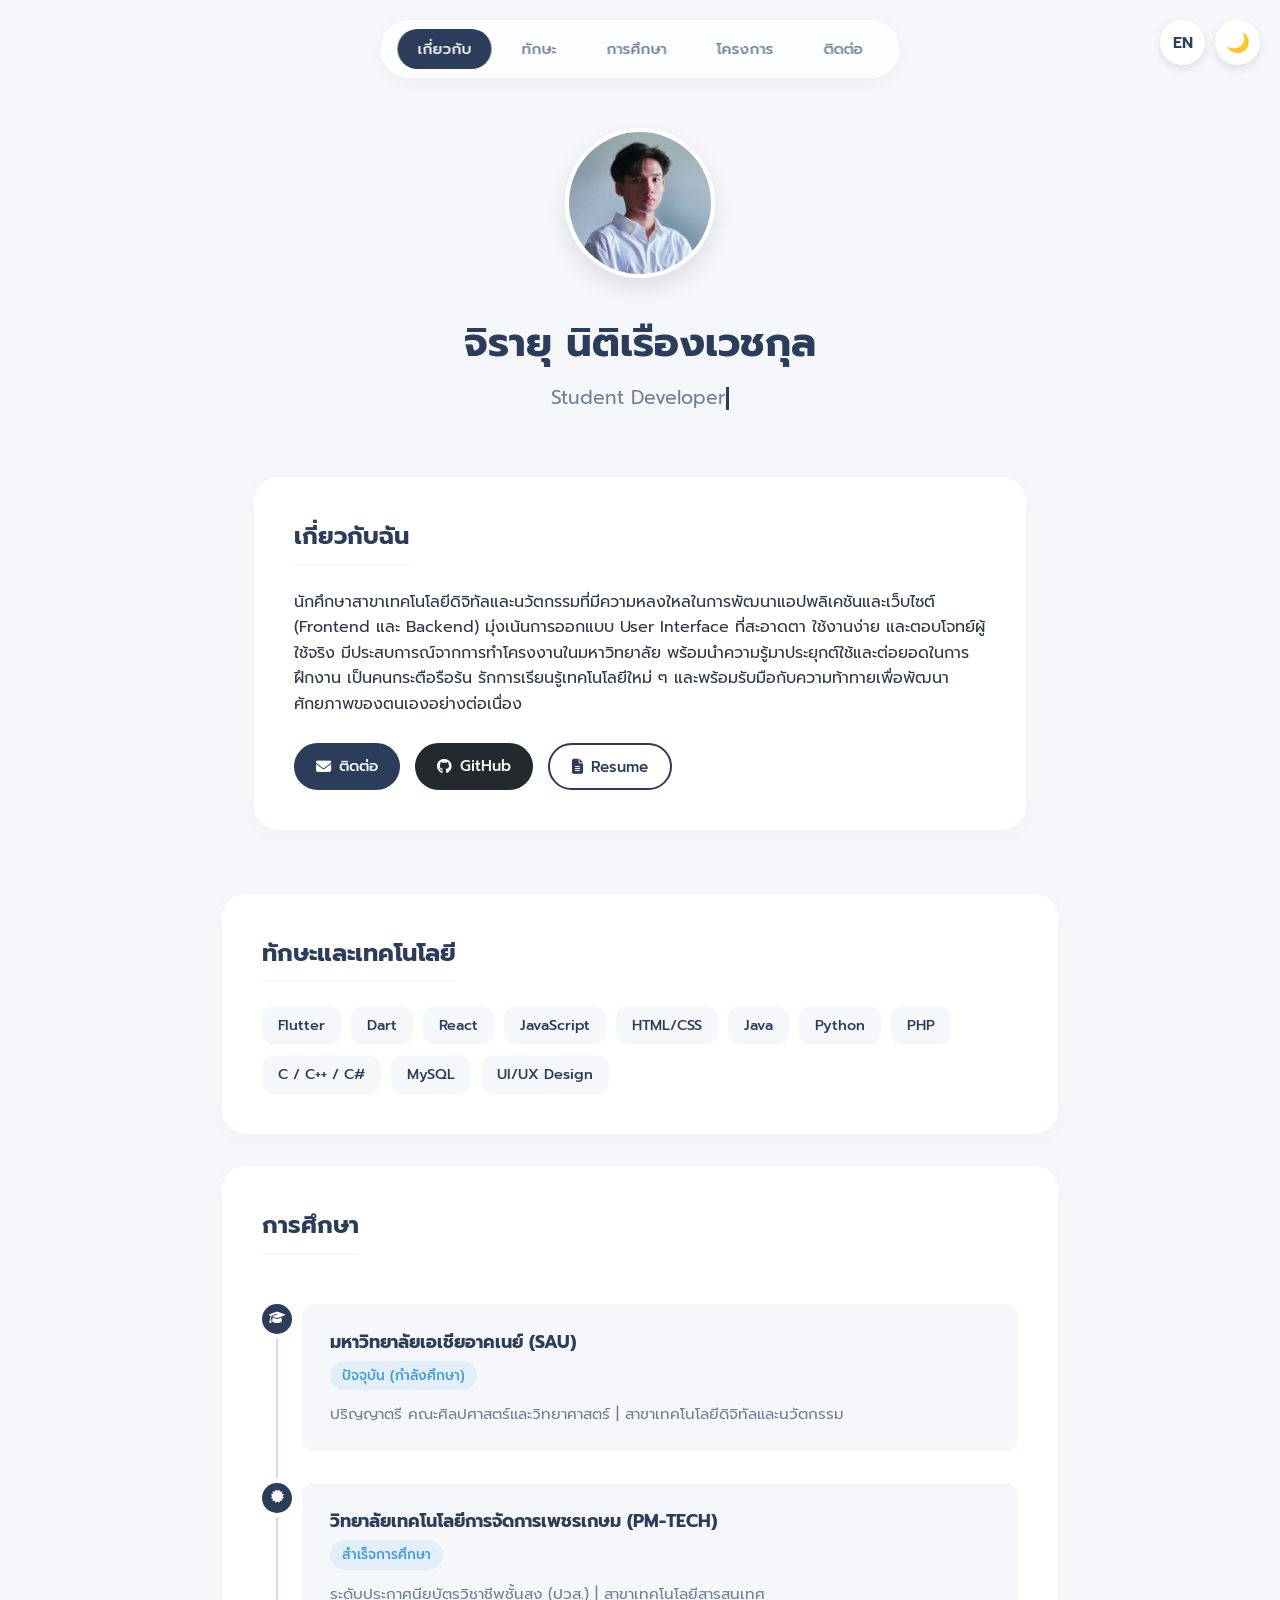
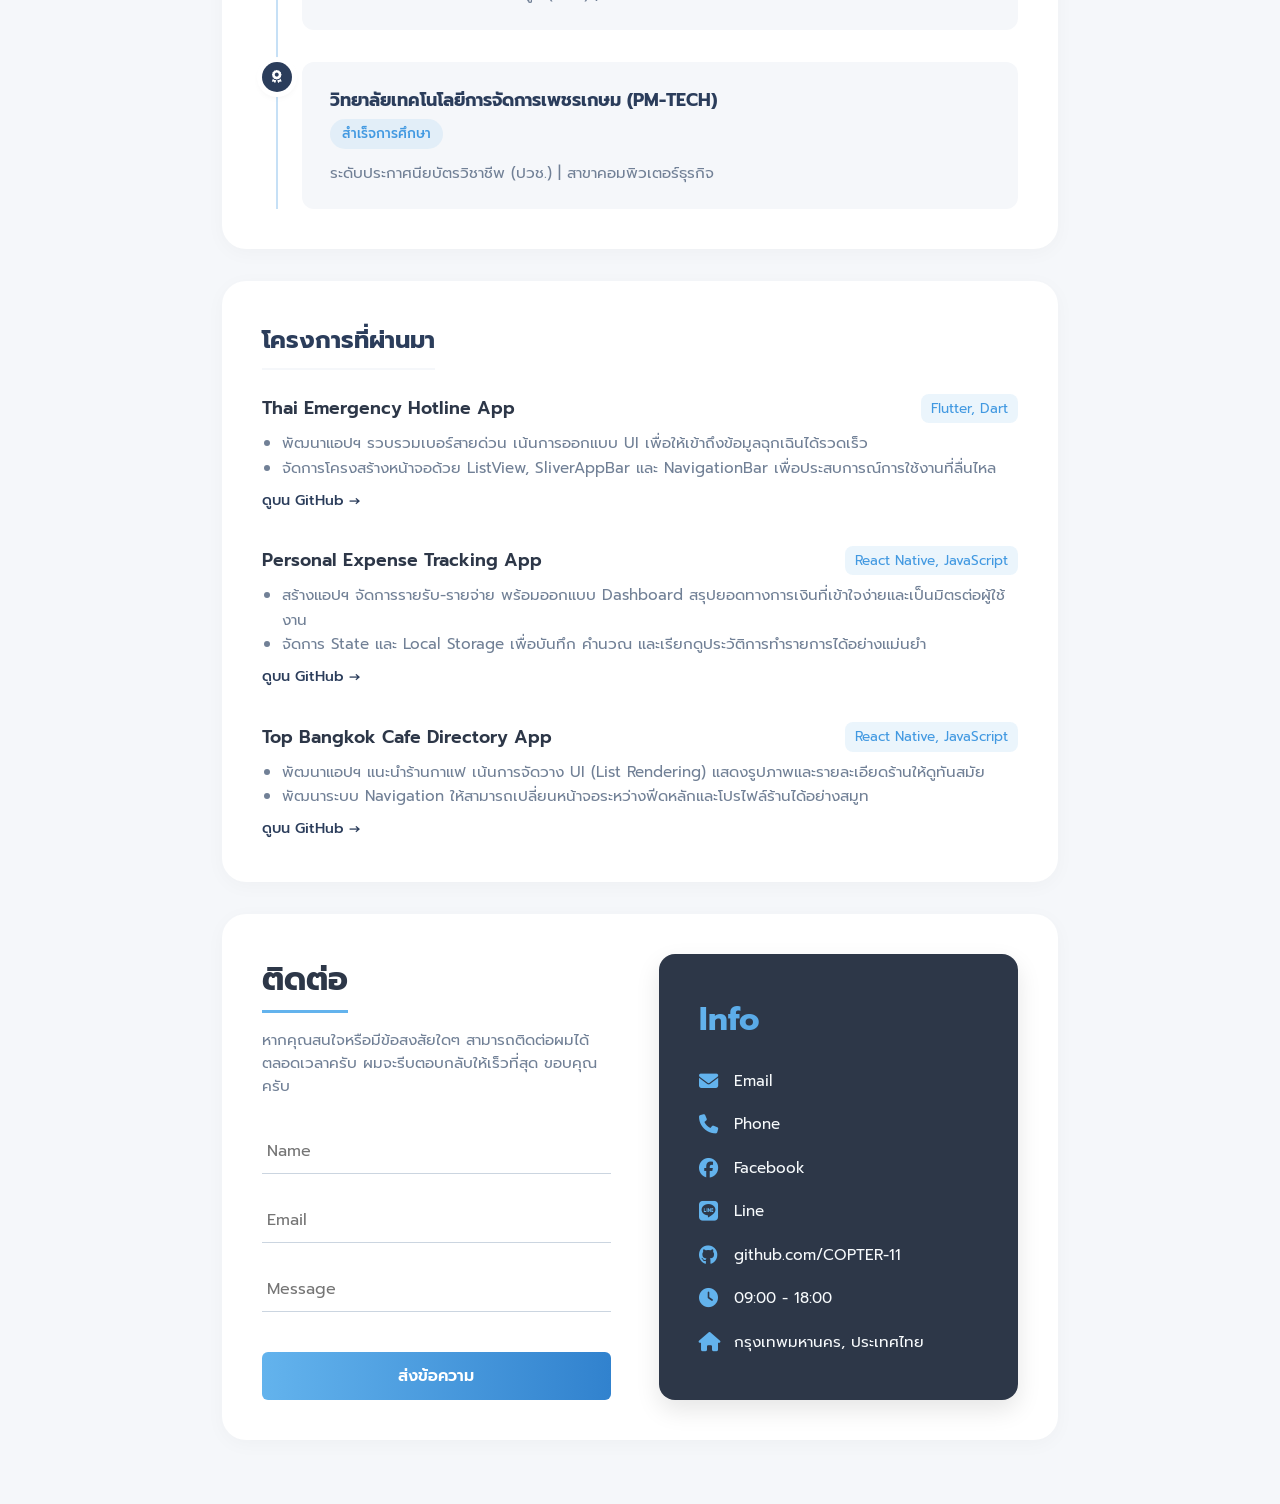
==== commit a67227de: "Commit V04 ปรับแก้ Contact" ====
--- a/index-learning.html
+++ b/index-learning.html
@@ -763,15 +763,13 @@
               <li><i class="fa-solid fa-envelope info-icon"></i><a href="mailto:ter212548@gmail.com" target="_blank" rel="noopener noreferrer">Email</a></li>
               <li><i class="fa-solid fa-phone info-icon"></i><a href="tel:0948488606" target="_blank" rel="noopener noreferrer">Phone</a></li>
               <li><i class="fa-brands fa-facebook info-icon"></i><a href="https://www.facebook.com/share/1BRm7k5rb6/" target="_blank" rel="noopener noreferrer">Facebook</a></li>
-              <li><i class="fa-brands fa-instagram info-icon"></i><a href="https://www.instagram.com/copter21_?igsh=MTI3NXA3bzlvbmFqZw==" target="_blank" rel="noopener noreferrer">Instagram</a></li>
               <li><i class="fa-brands fa-line info-icon"></i><a href="https://line.me/ti/p/6EZuWmLXjZ" target="_blank" rel="noopener noreferrer">Line</a></li>
               <li><i class="fa-brands fa-github info-icon"></i><a href="https://github.com/COPTER-11" target="_blank" rel="noopener noreferrer">github.com/COPTER-11</a></li>
               <li><i class="fa-solid fa-clock info-icon"></i><span>09:00 - 18:00</span></li>
               <li>
                 <i class="fa-solid fa-house info-icon"></i>
-                <a href="https://maps.app.goo.gl/znomLfb7mrY9EMEs6" target="_blank" rel="noopener noreferrer">
-                  <span class="text-th">กรุงเทพมหานคร, ประเทศไทย</span><span class="text-en">Bangkok, Thailand</span>
-                </a>
+                <span class="text-th">กรุงเทพมหานคร, ประเทศไทย</span>
+                <span class="text-en">Bangkok, Thailand</span>
               </li>
             </ul>
           </div>
